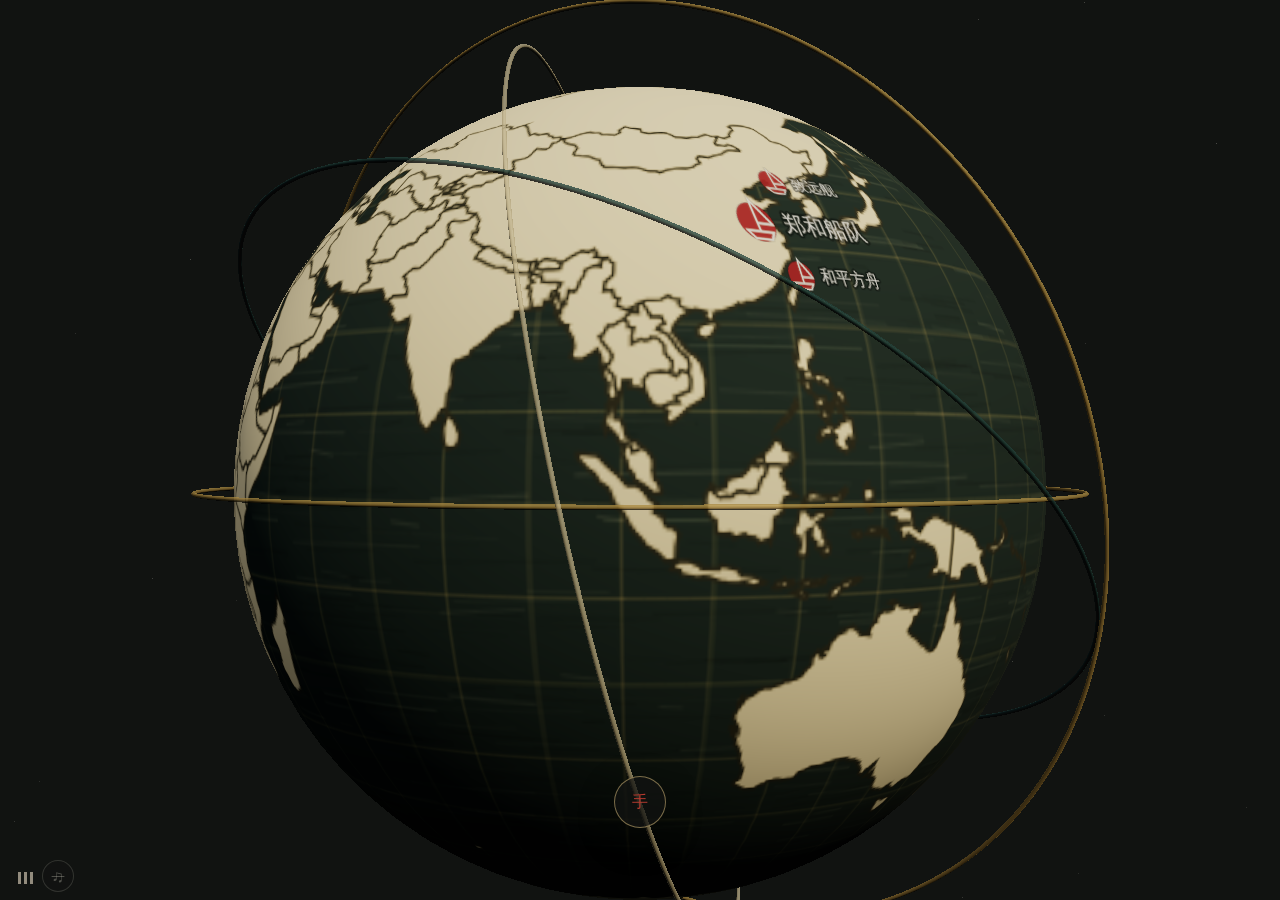
==== index.html @ 85b7604f "Revert "Preload ship asset after first paint" This reverts commit 750be72f373841885bc0b937994cd24e7d" ====
<!doctype html>
<html lang="zh-CN">
  <head>
    <meta charset="UTF-8" />
    <meta name="viewport" content="width=device-width, initial-scale=1.0" />
    <meta name="theme-color" content="#141514" />
    <meta name="description" content="《向海而和》郑和船队沉浸式手势交互原型" />
    <link rel="icon" href="data:," />
    <title>向海而和</title>
    <script type="module" crossorigin src="./assets/main-DCwwv-9j.js"></script>
    <link rel="modulepreload" crossorigin href="./assets/three.module-_76C70VE.js">
    <link rel="stylesheet" crossorigin href="./assets/main-Dy-4aqxZ.css">
  </head>
  <body>
    <main id="app" aria-label="向海而和沉浸式交互体验">
      <canvas id="voyage-map" aria-hidden="true"></canvas>
      <div id="scene" aria-hidden="true"></div>
      <video id="hand-video" playsinline muted></video>
      <audio id="background-music" preload="auto" loop>
        <source src="./audio/shanhe-anlan-su-chang.mp3" type="audio/mpeg" />
      </audio>
      <canvas id="ink-layer" aria-hidden="true"></canvas>

      <section id="route-map" class="route-map" aria-label="郑和船队航线" hidden>
        <canvas id="route-canvas"></canvas>
        <div id="route-place" class="route-place">刘家港</div>
      </section>

      <section id="cargo-status" class="cargo-status" aria-live="polite" hidden>
        <div class="cargo-status-heading">
          <span id="cargo-port">刘家港</span>
          <small id="cargo-event">中国物产装船</small>
        </div>
        <div id="cargo-list" class="cargo-list"></div>
      </section>

      <section id="country-stop" class="country-stop" aria-live="polite" role="dialog" hidden>
        <button id="country-stop-close" class="view-close country-stop-close" type="button" aria-label="关闭国家介绍并继续航行" title="继续航行">×</button>
        <figure class="country-visual">
          <img id="country-image" alt="" />
          <figcaption>
            <span id="country-image-title"></span>
            <small>《瀛涯胜览》行旅图景</small>
          </figcaption>
        </figure>
        <div class="country-reading">
          <header class="country-heading">
            <small>泊驻</small>
            <h1 id="country-title"></h1>
            <p id="country-subtitle"></p>
          </header>
          <div class="country-scroll">
            <section class="country-classical" aria-label="文言文">
              <span>原文</span>
              <div id="country-classical"></div>
            </section>
            <section class="country-modern" aria-label="现代文翻译">
              <span>今译</span>
              <div id="country-modern"></div>
            </section>
          </div>
        </div>
      </section>

      <section id="detail-panel" class="detail-panel" aria-live="polite" hidden>
        <button id="detail-close" class="view-close detail-close" type="button" aria-label="关闭货物介绍" title="关闭货物介绍">×</button>
        <div id="detail-model-host" class="detail-model-host" hidden>
          <div id="detail-model-status" class="detail-model-status" role="status">
            <i aria-hidden="true"></i>
            <span id="detail-model-status-text">正在载入写实三维模型</span>
          </div>
        </div>
        <div class="detail-copy">
          <div id="detail-kicker" class="detail-kicker"></div>
          <h1 id="detail-title"></h1>
          <p id="detail-body"></p>
        </div>
      </section>

      <button id="ship-view-close" class="view-close ship-view-close" type="button" aria-label="收起船体并继续航行" title="继续航行" hidden>×</button>

      <div id="place-seal" class="place-seal" hidden>
        <span id="place-cn"></span>
        <small id="place-sub"></small>
      </div>

      <div id="cargo-cursors" class="cargo-cursors" aria-hidden="true" hidden></div>
      <div id="gesture-cursor" class="gesture-cursor" aria-hidden="true"><span></span></div>

      <div id="presence" class="presence" aria-live="polite">
        <div class="presence-mark" aria-hidden="true"><i></i><i></i><i></i></div>
        <span id="presence-label">寻找你的手</span>
      </div>

      <button id="music-toggle" class="music-toggle" type="button" aria-label="关闭背景音乐" title="关闭背景音乐">
        <span aria-hidden="true">♫</span>
      </button>

      <button id="start-experience" class="start-experience" type="button" aria-label="启用摄像头并进入体验">
        <span class="hand-glyph" aria-hidden="true">手</span>
      </button>

      <div id="debug-hint" class="debug-hint" hidden>点击小船暂停 · 拖动旋转 · 点击货物查看 · Esc 返回</div>
    </main>
  </body>
</html>
---- assets/main-Dy-4aqxZ.css ----
:root{font-family:"Noto Serif SC","Source Han Serif SC",Songti SC,serif;color:#e5e0d2;background:#111311;font-synthesis:none;text-rendering:optimizeLegibility}*{box-sizing:border-box}html,body,#app{width:100%;height:100%;margin:0;overflow:hidden;background:#111311}button,input{font:inherit}button:focus-visible{outline:2px solid #b33a2f;outline-offset:4px}#app{position:relative;isolation:isolate}#scene,#scene canvas,#voyage-map,#ink-layer{position:absolute;inset:0;width:100%;height:100%;display:block}#voyage-map{z-index:0;opacity:0;background:#d6d0aa;pointer-events:none;transition:opacity .62s ease}#voyage-map.is-visible{opacity:1}#scene{z-index:1}#scene canvas{touch-action:none}#scene canvas.is-inspecting{cursor:grab}#scene canvas.is-dragging{cursor:grabbing}#ink-layer{z-index:5;pointer-events:none}#hand-video{position:absolute;width:1px;height:1px;opacity:0;pointer-events:none}.route-map{position:absolute;z-index:7;right:clamp(14px,3vw,44px);top:clamp(14px,3vw,38px);width:min(24vw,340px);aspect-ratio:1.7;border:1px solid rgba(236,230,197,.66);background:#657872;box-shadow:0 8px 24px #30332a2e;overflow:hidden;transition:opacity .42s ease,transform .42s ease}.route-map[hidden]{display:none}.route-map.is-muted{opacity:0;transform:translateY(-14px)}#route-canvas{width:100%;height:100%;display:block}.route-place{position:absolute;left:13px;bottom:9px;color:#e5e0d2;font-size:13px;letter-spacing:0;text-shadow:0 1px 5px rgba(24,29,26,.9)}.cargo-status{position:absolute;z-index:7;left:clamp(18px,3vw,44px);top:clamp(76px,9vh,108px);width:min(330px,calc(100vw - 36px));padding:2px 0 4px 14px;color:#4a5147;border-left:2px solid #a6392f;pointer-events:auto;transition:opacity .3s ease,transform .3s ease}.cargo-status[hidden]{display:none}.cargo-status.is-muted{opacity:0;transform:translate(-12px);pointer-events:none}.cargo-status-heading{display:flex;align-items:baseline;gap:10px;margin-bottom:9px}.cargo-status-heading span{color:#3c433d;font-size:20px;font-weight:600}.cargo-status-heading small{color:#8d413d;font-family:Noto Sans SC,Microsoft YaHei,sans-serif;font-size:11px}.cargo-list{display:grid;gap:10px;max-width:310px}.cargo-group>small{display:block;margin-bottom:4px;color:#8d413d;font-family:Noto Sans SC,Microsoft YaHei,sans-serif;font-size:10px}.cargo-group-live{padding-top:8px;border-top:1px solid rgba(141,65,61,.26)}.cargo-group-live>small{color:#9a372f}.cargo-items{display:flex;flex-wrap:wrap;gap:3px 10px}.cargo-item{min-height:24px;padding:2px 0;color:#555c50;border:0;border-bottom:1px solid transparent;border-radius:0;background:transparent;font-family:Noto Sans SC,Microsoft YaHei,sans-serif;font-size:12px;line-height:1.35;letter-spacing:0;cursor:pointer}.cargo-item:hover,.cargo-item:focus-visible{color:#8d413d;border-bottom-color:currentColor;outline:none}.cargo-item:disabled{color:#777b73;cursor:default;opacity:.72}.cargo-status.is-changing .cargo-item{animation:cargo-arrive .42s ease both}.cargo-status.is-changing .cargo-item:nth-child(2n){animation-delay:35ms}.cargo-status.is-changing .cargo-item:nth-child(3n){animation-delay:70ms}.country-stop{position:absolute;z-index:8;inset:0;width:100%;height:100%;color:#f5f1e8;background:#1b1915;overflow:hidden;pointer-events:auto;animation:country-arrive .48s ease both}.country-stop[hidden]{display:none}.country-visual{position:absolute;z-index:0;inset:0;margin:0}.country-visual img{display:block;width:100%;height:100%;object-fit:cover;object-position:center;background:#8f7d58}.country-visual figcaption{display:none}.country-reading{position:absolute;z-index:2;right:0;top:0;bottom:0;display:grid;grid-template-rows:auto minmax(0,1fr);width:clamp(440px,32vw,620px);min-height:0;padding:clamp(66px,9vh,96px) clamp(46px,4vw,72px) 42px 58px;background:linear-gradient(90deg,#1f1c17a8,#1f1c17f0 16%,#1f1c17f7);box-shadow:-24px 0 48px #13110e29}.country-heading{padding-bottom:20px;border-bottom:1px solid rgba(238,224,192,.28)}.country-heading>small{color:#d9b86e;font-family:Noto Sans SC,Microsoft YaHei,sans-serif;font-size:12px}.country-heading h1{margin:5px 0 8px;color:#fffdf7;font-size:44px;font-weight:500;line-height:1.15;text-shadow:0 2px 16px rgba(0,0,0,.34)}.country-heading p{margin:0;color:#d8cdb8;font-family:Noto Sans SC,Microsoft YaHei,sans-serif;font-size:14px}.country-scroll{min-height:0;padding:18px 9px 4px 0;overflow-y:auto;scrollbar-color:rgba(222,199,150,.55) transparent;scrollbar-width:thin}.country-classical>span,.country-modern>span{display:block;margin-bottom:7px;font-family:Noto Sans SC,Microsoft YaHei,sans-serif;font-size:11px}.country-classical>span{color:#d9b86e}.country-classical p{margin:0 0 11px;color:#fffdf7;font-family:Songti SC,STSong,serif;font-size:15px;line-height:1.9;text-align:justify}.country-modern{margin-top:16px;padding:14px 16px 4px;border-left:3px solid #9fbfd1;background:#596f7c47}.country-modern>span{color:#b8d4e1}.country-modern p{margin:0 0 10px;color:#f1f5f4;font-family:Noto Sans SC,Microsoft YaHei,sans-serif;font-size:13px;line-height:1.82;text-align:justify}#app[data-interaction-state=country-stop] .route-map{z-index:10;left:clamp(18px,2.4vw,38px);right:auto;top:clamp(18px,2.4vw,34px);width:min(19vw,300px);border-color:#efe0bbb8;box-shadow:0 12px 30px #18161252}#app[data-interaction-state=country-stop] .cargo-status{z-index:10;left:clamp(18px,2.4vw,38px);top:clamp(210px,27vh,260px);width:min(330px,28vw);padding:13px 16px 14px;color:#fffdf7;border-left-color:#d9b86e;background:#1d1b17b8;box-shadow:0 10px 28px #14120f38}#app[data-interaction-state=country-stop] .cargo-status-heading span,#app[data-interaction-state=country-stop] .cargo-item{color:#fffdf7}#app[data-interaction-state=country-stop] .cargo-status-heading small{color:#d9b86e}#app[data-interaction-state=country-stop] .place-seal{display:none}.detail-panel{position:absolute;z-index:8;inset:0;display:grid;grid-template-columns:minmax(520px,1.45fr) minmax(300px,520px);align-items:center;justify-content:center;gap:clamp(28px,6vw,96px);padding:clamp(28px,6vw,86px);background:#101210a3;pointer-events:none;opacity:1;transition:opacity .36s ease}.detail-panel[hidden]{display:none}.detail-panel.has-model-local{background:#10121047}.detail-panel.has-model-local .detail-copy{padding:26px 28px;background:#101210b8}.detail-model-host{position:relative;grid-column:1;align-self:center;width:100%;min-height:0;max-height:min(72vh,700px);aspect-ratio:4 / 3;overflow:hidden;pointer-events:none}.detail-model-host[hidden]{display:none}.detail-model-status{position:absolute;inset:0;display:grid;place-content:center;justify-items:center;gap:12px;color:#f2ecdec2;font-family:Noto Sans SC,Microsoft YaHei,sans-serif;font-size:12px}.detail-model-status[hidden]{display:none}.detail-model-status i{width:30px;height:30px;border:2px solid rgba(242,236,222,.22);border-top-color:#bea76f;border-radius:50%;animation:model-loading .9s linear infinite}.detail-model-host[data-model-state=error] .detail-model-status i{border-color:#a6392f;animation:none}.view-close{position:absolute;z-index:11;display:grid;place-items:center;width:42px;height:42px;padding:0 0 3px;color:#f0eadb;border:1px solid rgba(240,234,219,.62);border-radius:50%;background:#232621b8;font-family:Noto Sans SC,Microsoft YaHei,sans-serif;font-size:28px;line-height:1;cursor:pointer;box-shadow:0 6px 20px #1d1f1b33}.view-close:hover{background:#a6392fe0}.view-close[hidden]{display:none}.ship-view-close{left:clamp(16px,3vw,44px);top:clamp(16px,3vw,38px)}.detail-close{right:clamp(18px,4vw,58px);top:clamp(18px,4vw,52px);pointer-events:auto}.country-stop-close{right:12px;top:12px;width:36px;height:36px;color:#f0eadb;border-color:#46423357;background:#353730d1;font-size:24px}.detail-copy{grid-column:2;max-width:560px;max-height:min(76vh,720px);padding-left:24px;padding-right:10px;border-left:2px solid #a6392f;overflow-y:auto;overscroll-behavior:contain;pointer-events:auto;scrollbar-color:rgba(190,167,111,.62) rgba(229,224,210,.08);scrollbar-width:thin}.detail-kicker{color:#bea76f;font-size:13px;margin-bottom:12px}.detail-copy h1{margin:0 0 18px;color:#f0eadb;font-size:48px;font-weight:500;letter-spacing:0}.detail-copy p{margin:0;color:#d7d1c4;font-family:Noto Sans SC,Microsoft YaHei,sans-serif;font-size:16px;line-height:1.8;white-space:pre-line}.place-seal{position:absolute;z-index:7;right:clamp(16px,4vw,62px);bottom:clamp(22px,5vw,68px);display:flex;flex-direction:column;align-items:flex-end;color:#e6dfd0;pointer-events:none;text-shadow:0 2px 16px #000}.place-seal[hidden]{display:none}.place-seal>span{font-size:64px;font-weight:500;letter-spacing:0}.place-seal small{margin-top:5px;color:#bda971;font-size:13px}.cargo-cursors{position:absolute;z-index:8;inset:0;overflow:hidden;pointer-events:none}.cargo-cursors[hidden]{display:none}.cargo-cursor{position:absolute;width:8px;height:8px;transform:translate(-50%,-50%);border:1px solid rgba(239,232,211,.42);border-radius:50%;background:#bea76f47;box-shadow:0 0 7px #efe1bb38;opacity:.58;transition:width .14s ease,height .14s ease,opacity .14s ease,border-color .14s ease,background-color .14s ease,box-shadow .14s ease}.cargo-cursor-label{position:absolute;left:50%;top:calc(100% + 7px);min-width:52px;max-width:100px;padding:3px 6px;color:#efe8d3e0;background:#1b1e1abd;border-left:1px solid rgba(181,58,47,.86);font-family:Noto Sans SC,Microsoft YaHei,sans-serif;font-size:11px;line-height:1.25;text-align:center;white-space:normal;transform:translate(-50%);opacity:0;transition:opacity .14s ease}.cargo-cursor.is-active{width:12px;height:12px;border-color:#fff8dfd1;background:#d8bd779e;box-shadow:0 0 0 3px #a6392f24,0 0 12px #d8bd7757;opacity:1}.cargo-cursor.is-active .cargo-cursor-label{color:#fff8df;background:#1e1f1ae6;opacity:1}.gesture-cursor{--dwell: 0deg;position:absolute;z-index:12;left:50%;top:50%;width:42px;height:42px;transform:translate(-50%,-50%);border:1px solid rgba(234,225,206,.66);border-radius:50%;opacity:0;pointer-events:none;transition:opacity .18s ease}.gesture-cursor:before{content:"";position:absolute;inset:-5px;border-radius:50%;background:conic-gradient(#a6392f var(--dwell),transparent 0);-webkit-mask:radial-gradient(transparent 62%,#000 64%);mask:radial-gradient(transparent 62%,#000 64%)}.gesture-cursor span{position:absolute;left:50%;top:50%;width:4px;height:4px;border-radius:50%;background:#bea76f;transform:translate(-50%,-50%)}.gesture-cursor.is-visible{opacity:1}.gesture-cursor.has-target{border-color:#d8bd77;box-shadow:0 0 0 5px #a6392f33}.gesture-cursor.is-pinching{width:32px;height:32px;border-color:#b33a2f}@media(max-width:700px){.cargo-cursor-label{opacity:0}.cargo-cursor.is-active .cargo-cursor-label{opacity:1}}.presence{position:absolute;z-index:10;left:18px;bottom:16px;display:flex;align-items:center;gap:9px;color:#e5e0d29e;font-family:Noto Sans SC,Microsoft YaHei,sans-serif;font-size:11px;pointer-events:none}.presence-mark{display:flex;gap:3px}.presence>span{position:absolute;width:1px;height:1px;overflow:hidden;clip:rect(0 0 0 0);white-space:nowrap}.presence-mark i{width:3px;height:12px;background:#928b7d;transform-origin:bottom;animation:listen 1.5s ease-in-out infinite}.presence-mark i:nth-child(2){animation-delay:.15s}.presence-mark i:nth-child(3){animation-delay:.3s}.presence.is-active .presence-mark i{background:#b33a2f}.music-toggle{position:absolute;z-index:21;left:42px;bottom:8px;display:grid;place-items:center;width:32px;height:32px;padding:0;color:#d8bd77;border:1px solid rgba(190,167,111,.42);border-radius:50%;background:#1214128f;cursor:pointer;transition:color .16s ease,border-color .16s ease,opacity .16s ease,background-color .16s ease}.music-toggle:hover{color:#f0eadb;border-color:#d8bd77d1;background:#232621c7}.music-toggle span{font-family:Georgia,serif;font-size:17px;line-height:1}.music-toggle.is-muted{color:#e5e0d26b;border-color:#e5e0d238;opacity:.72}.music-toggle.is-muted span{text-decoration:line-through}.start-experience{position:absolute;z-index:20;left:50%;bottom:8vh;transform:translate(-50%);display:grid;place-items:center;width:52px;height:52px;padding:0;color:#e8e1d2;border:1px solid rgba(190,167,111,.62);border-radius:50%;background:#121412b8;cursor:pointer;box-shadow:0 12px 40px #00000038}.start-experience:hover{border-color:#bea76f}.start-experience[hidden]{display:none}.hand-glyph{display:grid;place-items:center;width:28px;height:28px;color:#b33a2f}.debug-hint{position:absolute;z-index:9;left:50%;bottom:18px;transform:translate(-50%);color:#e8e1d2ad;font-family:Noto Sans SC,Microsoft YaHei,sans-serif;font-size:11px;pointer-events:none}@keyframes listen{0%,to{transform:scaleY(.45);opacity:.45}50%{transform:scaleY(1);opacity:1}}@keyframes cargo-arrive{0%{opacity:0;transform:translateY(4px)}to{opacity:1;transform:translateY(0)}}@keyframes country-arrive{0%{opacity:0;transform:scale(1.015)}to{opacity:1;transform:scale(1)}}@media(max-width:900px),(max-height:720px){.country-modern{display:none}.country-reading{width:clamp(380px,42vw,520px);padding:48px 42px 28px 46px}.country-heading h1{font-size:38px}.country-classical p{font-size:14px}}@media(max-width:700px){.route-map{width:46vw;min-width:160px}.cargo-status{top:132px;bottom:auto;width:min(180px,calc(50vw - 18px))}.cargo-status-heading span{font-size:17px}.cargo-status-heading{display:block;margin-bottom:7px}.cargo-status-heading small{display:block;margin-top:2px}.cargo-list{gap:3px 8px}.cargo-item{font-size:11px}.country-stop{inset:0;width:100%;height:100%}.country-visual img{width:100%;height:100%;object-position:center}.country-reading{inset:auto 0 0;width:100%;height:48vh;padding:34px 22px 18px;background:linear-gradient(180deg,#1b1915ad,#1b1915f5 18%,#1b1915fa);box-shadow:0 -18px 34px #13110e24}.country-heading{padding-bottom:12px}.country-heading h1{margin-top:1px;font-size:30px}.country-heading p{font-size:12px}.country-scroll{padding-top:12px}.country-classical p{font-size:13px;line-height:1.8}.country-stop-close{right:14px;top:14px}#app[data-interaction-state=country-stop] .route-map{left:14px;right:auto;top:14px;width:46vw}#app[data-interaction-state=country-stop] .cargo-status{left:14px;top:128px;width:min(180px,calc(50vw - 18px));padding:10px 12px}.detail-panel{grid-template-columns:1fr;align-items:end;padding:24px 18px 42px;background:#10121080}.detail-panel.has-model-local{grid-template-rows:minmax(46vh,1fr) auto;align-items:stretch;gap:12px;padding:18px 14px 24px}.detail-panel.has-model-local .detail-copy{max-height:36vh;padding:16px 18px}.detail-model-host{grid-column:1;min-height:0;max-height:none;aspect-ratio:4 / 3}.detail-copy{grid-column:1;max-width:none;max-height:42vh;padding:14px 0 0;border-left:0;border-top:2px solid #a6392f}.detail-copy h1{font-size:30px;margin-bottom:10px}.place-seal>span{font-size:38px}.detail-copy p{font-size:14px;line-height:1.65}.place-seal{bottom:54px}.start-experience{bottom:9vh}.music-toggle{left:41px;bottom:7px}.view-close{width:38px;height:38px;font-size:25px}}@media(prefers-reduced-motion:reduce){.presence-mark i{animation:none}.route-map,.detail-panel{transition:none}.country-stop,.detail-model-status i{animation:none}}@keyframes model-loading{to{transform:rotate(360deg)}}
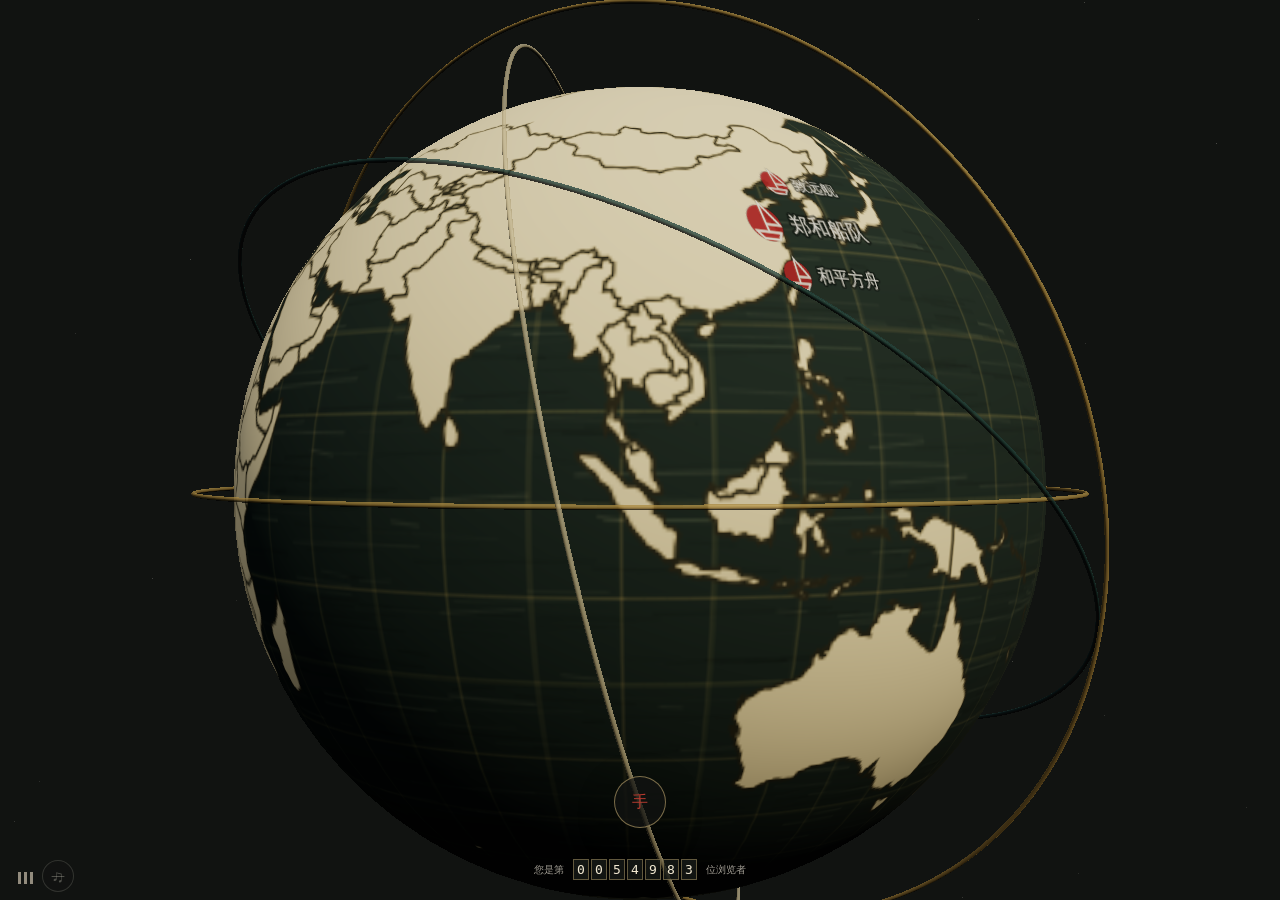
==== commit fb4dd9df: "Publish visitor counter update" ====
--- a/index.html
+++ b/index.html
@@ -7,9 +7,9 @@
     <meta name="description" content="《向海而和》郑和船队沉浸式手势交互原型" />
     <link rel="icon" href="data:," />
     <title>向海而和</title>
-    <script type="module" crossorigin src="./assets/main-DCwwv-9j.js"></script>
+    <script type="module" crossorigin src="./assets/main-CNZHni4h.js"></script>
     <link rel="modulepreload" crossorigin href="./assets/three.module-_76C70VE.js">
-    <link rel="stylesheet" crossorigin href="./assets/main-Dy-4aqxZ.css">
+    <link rel="stylesheet" crossorigin href="./assets/main-BWU8PTNh.css">
   </head>
   <body>
     <main id="app" aria-label="向海而和沉浸式交互体验">
@@ -100,6 +100,12 @@
         <span class="hand-glyph" aria-hidden="true">手</span>
       </button>
 
+      <div id="visitor-counter" class="visitor-counter" aria-live="polite">
+        <span>您是第</span>
+        <strong id="visitor-count" class="visitor-count" aria-label="第 54983 位浏览者"></strong>
+        <span>位浏览者</span>
+      </div>
+
       <div id="debug-hint" class="debug-hint" hidden>点击小船暂停 · 拖动旋转 · 点击货物查看 · Esc 返回</div>
     </main>
   </body>
--- a/assets/main-BWU8PTNh.css
+++ b/assets/main-BWU8PTNh.css
@@ -0,0 +1 @@
+:root{font-family:"Noto Serif SC","Source Han Serif SC",Songti SC,serif;color:#e5e0d2;background:#111311;font-synthesis:none;text-rendering:optimizeLegibility}*{box-sizing:border-box}html,body,#app{width:100%;height:100%;margin:0;overflow:hidden;background:#111311}button,input{font:inherit}button:focus-visible{outline:2px solid #b33a2f;outline-offset:4px}#app{position:relative;isolation:isolate}#scene,#scene canvas,#voyage-map,#ink-layer{position:absolute;inset:0;width:100%;height:100%;display:block}#voyage-map{z-index:0;opacity:0;background:#d6d0aa;pointer-events:none;transition:opacity .62s ease}#voyage-map.is-visible{opacity:1}#scene{z-index:1}#scene canvas{touch-action:none}#scene canvas.is-inspecting{cursor:grab}#scene canvas.is-dragging{cursor:grabbing}#ink-layer{z-index:5;pointer-events:none}#hand-video{position:absolute;width:1px;height:1px;opacity:0;pointer-events:none}.route-map{position:absolute;z-index:7;right:clamp(14px,3vw,44px);top:clamp(14px,3vw,38px);width:min(24vw,340px);aspect-ratio:1.7;border:1px solid rgba(236,230,197,.66);background:#657872;box-shadow:0 8px 24px #30332a2e;overflow:hidden;transition:opacity .42s ease,transform .42s ease}.route-map[hidden]{display:none}.route-map.is-muted{opacity:0;transform:translateY(-14px)}#route-canvas{width:100%;height:100%;display:block}.route-place{position:absolute;left:13px;bottom:9px;color:#e5e0d2;font-size:13px;letter-spacing:0;text-shadow:0 1px 5px rgba(24,29,26,.9)}.cargo-status{position:absolute;z-index:7;left:clamp(18px,3vw,44px);top:clamp(76px,9vh,108px);width:min(330px,calc(100vw - 36px));padding:2px 0 4px 14px;color:#4a5147;border-left:2px solid #a6392f;pointer-events:auto;transition:opacity .3s ease,transform .3s ease}.cargo-status[hidden]{display:none}.cargo-status.is-muted{opacity:0;transform:translate(-12px);pointer-events:none}.cargo-status-heading{display:flex;align-items:baseline;gap:10px;margin-bottom:9px}.cargo-status-heading span{color:#3c433d;font-size:20px;font-weight:600}.cargo-status-heading small{color:#8d413d;font-family:Noto Sans SC,Microsoft YaHei,sans-serif;font-size:11px}.cargo-list{display:grid;gap:10px;max-width:310px}.cargo-group>small{display:block;margin-bottom:4px;color:#8d413d;font-family:Noto Sans SC,Microsoft YaHei,sans-serif;font-size:10px}.cargo-group-live{padding-top:8px;border-top:1px solid rgba(141,65,61,.26)}.cargo-group-live>small{color:#9a372f}.cargo-items{display:flex;flex-wrap:wrap;gap:3px 10px}.cargo-item{min-height:24px;padding:2px 0;color:#555c50;border:0;border-bottom:1px solid transparent;border-radius:0;background:transparent;font-family:Noto Sans SC,Microsoft YaHei,sans-serif;font-size:12px;line-height:1.35;letter-spacing:0;cursor:pointer}.cargo-item:hover,.cargo-item:focus-visible{color:#8d413d;border-bottom-color:currentColor;outline:none}.cargo-item:disabled{color:#777b73;cursor:default;opacity:.72}.cargo-status.is-changing .cargo-item{animation:cargo-arrive .42s ease both}.cargo-status.is-changing .cargo-item:nth-child(2n){animation-delay:35ms}.cargo-status.is-changing .cargo-item:nth-child(3n){animation-delay:70ms}.country-stop{position:absolute;z-index:8;inset:0;width:100%;height:100%;color:#f5f1e8;background:#1b1915;overflow:hidden;pointer-events:auto;animation:country-arrive .48s ease both}.country-stop[hidden]{display:none}.country-visual{position:absolute;z-index:0;inset:0;margin:0}.country-visual img{display:block;width:100%;height:100%;object-fit:cover;object-position:center;background:#8f7d58}.country-visual figcaption{display:none}.country-reading{position:absolute;z-index:2;right:0;top:0;bottom:0;display:grid;grid-template-rows:auto minmax(0,1fr);width:clamp(440px,32vw,620px);min-height:0;padding:clamp(66px,9vh,96px) clamp(46px,4vw,72px) 42px 58px;background:linear-gradient(90deg,#1f1c17a8,#1f1c17f0 16%,#1f1c17f7);box-shadow:-24px 0 48px #13110e29}.country-heading{padding-bottom:20px;border-bottom:1px solid rgba(238,224,192,.28)}.country-heading>small{color:#d9b86e;font-family:Noto Sans SC,Microsoft YaHei,sans-serif;font-size:12px}.country-heading h1{margin:5px 0 8px;color:#fffdf7;font-size:44px;font-weight:500;line-height:1.15;text-shadow:0 2px 16px rgba(0,0,0,.34)}.country-heading p{margin:0;color:#d8cdb8;font-family:Noto Sans SC,Microsoft YaHei,sans-serif;font-size:14px}.country-scroll{min-height:0;padding:18px 9px 4px 0;overflow-y:auto;scrollbar-color:rgba(222,199,150,.55) transparent;scrollbar-width:thin}.country-classical>span,.country-modern>span{display:block;margin-bottom:7px;font-family:Noto Sans SC,Microsoft YaHei,sans-serif;font-size:11px}.country-classical>span{color:#d9b86e}.country-classical p{margin:0 0 11px;color:#fffdf7;font-family:Songti SC,STSong,serif;font-size:15px;line-height:1.9;text-align:justify}.country-modern{margin-top:16px;padding:14px 16px 4px;border-left:3px solid #9fbfd1;background:#596f7c47}.country-modern>span{color:#b8d4e1}.country-modern p{margin:0 0 10px;color:#f1f5f4;font-family:Noto Sans SC,Microsoft YaHei,sans-serif;font-size:13px;line-height:1.82;text-align:justify}#app[data-interaction-state=country-stop] .route-map{z-index:10;left:clamp(18px,2.4vw,38px);right:auto;top:clamp(18px,2.4vw,34px);width:min(19vw,300px);border-color:#efe0bbb8;box-shadow:0 12px 30px #18161252}#app[data-interaction-state=country-stop] .cargo-status{z-index:10;left:clamp(18px,2.4vw,38px);top:clamp(210px,27vh,260px);width:min(330px,28vw);padding:13px 16px 14px;color:#fffdf7;border-left-color:#d9b86e;background:#1d1b17b8;box-shadow:0 10px 28px #14120f38}#app[data-interaction-state=country-stop] .cargo-status-heading span,#app[data-interaction-state=country-stop] .cargo-item{color:#fffdf7}#app[data-interaction-state=country-stop] .cargo-status-heading small{color:#d9b86e}#app[data-interaction-state=country-stop] .place-seal{display:none}.detail-panel{position:absolute;z-index:8;inset:0;display:grid;grid-template-columns:minmax(520px,1.45fr) minmax(300px,520px);align-items:center;justify-content:center;gap:clamp(28px,6vw,96px);padding:clamp(28px,6vw,86px);background:#101210a3;pointer-events:none;opacity:1;transition:opacity .36s ease}.detail-panel[hidden]{display:none}.detail-panel.has-model-local{background:#10121047}.detail-panel.has-model-local .detail-copy{padding:26px 28px;background:#101210b8}.detail-model-host{position:relative;grid-column:1;align-self:center;width:100%;min-height:0;max-height:min(72vh,700px);aspect-ratio:4 / 3;overflow:hidden;pointer-events:none}.detail-model-host[hidden]{display:none}.detail-model-status{position:absolute;inset:0;display:grid;place-content:center;justify-items:center;gap:12px;color:#f2ecdec2;font-family:Noto Sans SC,Microsoft YaHei,sans-serif;font-size:12px}.detail-model-status[hidden]{display:none}.detail-model-status i{width:30px;height:30px;border:2px solid rgba(242,236,222,.22);border-top-color:#bea76f;border-radius:50%;animation:model-loading .9s linear infinite}.detail-model-host[data-model-state=error] .detail-model-status i{border-color:#a6392f;animation:none}.view-close{position:absolute;z-index:11;display:grid;place-items:center;width:42px;height:42px;padding:0 0 3px;color:#f0eadb;border:1px solid rgba(240,234,219,.62);border-radius:50%;background:#232621b8;font-family:Noto Sans SC,Microsoft YaHei,sans-serif;font-size:28px;line-height:1;cursor:pointer;box-shadow:0 6px 20px #1d1f1b33}.view-close:hover{background:#a6392fe0}.view-close[hidden]{display:none}.ship-view-close{left:clamp(16px,3vw,44px);top:clamp(16px,3vw,38px)}.detail-close{right:clamp(18px,4vw,58px);top:clamp(18px,4vw,52px);pointer-events:auto}.country-stop-close{right:12px;top:12px;width:36px;height:36px;color:#f0eadb;border-color:#46423357;background:#353730d1;font-size:24px}.detail-copy{grid-column:2;max-width:560px;max-height:min(76vh,720px);padding-left:24px;padding-right:10px;border-left:2px solid #a6392f;overflow-y:auto;overscroll-behavior:contain;pointer-events:auto;scrollbar-color:rgba(190,167,111,.62) rgba(229,224,210,.08);scrollbar-width:thin}.detail-kicker{color:#bea76f;font-size:13px;margin-bottom:12px}.detail-copy h1{margin:0 0 18px;color:#f0eadb;font-size:48px;font-weight:500;letter-spacing:0}.detail-copy p{margin:0;color:#d7d1c4;font-family:Noto Sans SC,Microsoft YaHei,sans-serif;font-size:16px;line-height:1.8;white-space:pre-line}.place-seal{position:absolute;z-index:7;right:clamp(16px,4vw,62px);bottom:clamp(22px,5vw,68px);display:flex;flex-direction:column;align-items:flex-end;color:#e6dfd0;pointer-events:none;text-shadow:0 2px 16px #000}.place-seal[hidden]{display:none}.place-seal>span{font-size:64px;font-weight:500;letter-spacing:0}.place-seal small{margin-top:5px;color:#bda971;font-size:13px}.cargo-cursors{position:absolute;z-index:8;inset:0;overflow:hidden;pointer-events:none}.cargo-cursors[hidden]{display:none}.cargo-cursor{position:absolute;width:8px;height:8px;transform:translate(-50%,-50%);border:1px solid rgba(239,232,211,.42);border-radius:50%;background:#bea76f47;box-shadow:0 0 7px #efe1bb38;opacity:.58;transition:width .14s ease,height .14s ease,opacity .14s ease,border-color .14s ease,background-color .14s ease,box-shadow .14s ease}.cargo-cursor-label{position:absolute;left:50%;top:calc(100% + 7px);min-width:52px;max-width:100px;padding:3px 6px;color:#efe8d3e0;background:#1b1e1abd;border-left:1px solid rgba(181,58,47,.86);font-family:Noto Sans SC,Microsoft YaHei,sans-serif;font-size:11px;line-height:1.25;text-align:center;white-space:normal;transform:translate(-50%);opacity:0;transition:opacity .14s ease}.cargo-cursor.is-active{width:12px;height:12px;border-color:#fff8dfd1;background:#d8bd779e;box-shadow:0 0 0 3px #a6392f24,0 0 12px #d8bd7757;opacity:1}.cargo-cursor.is-active .cargo-cursor-label{color:#fff8df;background:#1e1f1ae6;opacity:1}.gesture-cursor{--dwell: 0deg;position:absolute;z-index:12;left:50%;top:50%;width:42px;height:42px;transform:translate(-50%,-50%);border:1px solid rgba(234,225,206,.66);border-radius:50%;opacity:0;pointer-events:none;transition:opacity .18s ease}.gesture-cursor:before{content:"";position:absolute;inset:-5px;border-radius:50%;background:conic-gradient(#a6392f var(--dwell),transparent 0);-webkit-mask:radial-gradient(transparent 62%,#000 64%);mask:radial-gradient(transparent 62%,#000 64%)}.gesture-cursor span{position:absolute;left:50%;top:50%;width:4px;height:4px;border-radius:50%;background:#bea76f;transform:translate(-50%,-50%)}.gesture-cursor.is-visible{opacity:1}.gesture-cursor.has-target{border-color:#d8bd77;box-shadow:0 0 0 5px #a6392f33}.gesture-cursor.is-pinching{width:32px;height:32px;border-color:#b33a2f}@media(max-width:700px){.cargo-cursor-label{opacity:0}.cargo-cursor.is-active .cargo-cursor-label{opacity:1}}.presence{position:absolute;z-index:10;left:18px;bottom:16px;display:flex;align-items:center;gap:9px;color:#e5e0d29e;font-family:Noto Sans SC,Microsoft YaHei,sans-serif;font-size:11px;pointer-events:none}.presence-mark{display:flex;gap:3px}.presence>span{position:absolute;width:1px;height:1px;overflow:hidden;clip:rect(0 0 0 0);white-space:nowrap}.presence-mark i{width:3px;height:12px;background:#928b7d;transform-origin:bottom;animation:listen 1.5s ease-in-out infinite}.presence-mark i:nth-child(2){animation-delay:.15s}.presence-mark i:nth-child(3){animation-delay:.3s}.presence.is-active .presence-mark i{background:#b33a2f}.music-toggle{position:absolute;z-index:21;left:42px;bottom:8px;display:grid;place-items:center;width:32px;height:32px;padding:0;color:#d8bd77;border:1px solid rgba(190,167,111,.42);border-radius:50%;background:#1214128f;cursor:pointer;transition:color .16s ease,border-color .16s ease,opacity .16s ease,background-color .16s ease}.music-toggle:hover{color:#f0eadb;border-color:#d8bd77d1;background:#232621c7}.music-toggle span{font-family:Georgia,serif;font-size:17px;line-height:1}.music-toggle.is-muted{color:#e5e0d26b;border-color:#e5e0d238;opacity:.72}.music-toggle.is-muted span{text-decoration:line-through}.start-experience{position:absolute;z-index:20;left:50%;bottom:8vh;transform:translate(-50%);display:grid;place-items:center;width:52px;height:52px;padding:0;color:#e8e1d2;border:1px solid rgba(190,167,111,.62);border-radius:50%;background:#121412b8;cursor:pointer;box-shadow:0 12px 40px #00000038}.start-experience:hover{border-color:#bea76f}.start-experience[hidden]{display:none}.hand-glyph{display:grid;place-items:center;width:28px;height:28px;color:#b33a2f}.visitor-counter{position:absolute;z-index:12;left:50%;bottom:20px;display:flex;align-items:center;justify-content:center;gap:9px;color:#e5e0d2b3;font-family:Noto Sans SC,Microsoft YaHei,sans-serif;font-size:10px;white-space:nowrap;pointer-events:none;opacity:0;transform:translate(-50%,8px);transition:opacity .28s ease,transform .28s ease}#app[data-interaction-state=globe] .visitor-counter{opacity:1;transform:translate(-50%)}.visitor-count{display:flex;align-items:center;gap:2px;color:#f0eadb;font-style:normal;font-weight:500}.visitor-count i{display:grid;place-items:center;box-sizing:border-box;flex:0 0 16px;width:16px;height:21px;color:#f2e9d2;border:1px solid rgba(190,167,111,.46);background:#1c1f1bc7;box-shadow:inset 0 -8px 12px #0000002e;font-family:Consolas,Lucida Console,monospace;font-size:13px;font-style:normal;font-variant-numeric:lining-nums tabular-nums;font-feature-settings:"lnum" 1,"tnum" 1;line-height:1}.debug-hint{position:absolute;z-index:9;left:50%;bottom:18px;transform:translate(-50%);color:#e8e1d2ad;font-family:Noto Sans SC,Microsoft YaHei,sans-serif;font-size:11px;pointer-events:none}@keyframes listen{0%,to{transform:scaleY(.45);opacity:.45}50%{transform:scaleY(1);opacity:1}}@keyframes cargo-arrive{0%{opacity:0;transform:translateY(4px)}to{opacity:1;transform:translateY(0)}}@keyframes country-arrive{0%{opacity:0;transform:scale(1.015)}to{opacity:1;transform:scale(1)}}@media(max-width:900px),(max-height:720px){.country-modern{display:none}.country-reading{width:clamp(380px,42vw,520px);padding:48px 42px 28px 46px}.country-heading h1{font-size:38px}.country-classical p{font-size:14px}}@media(max-width:700px){.route-map{width:46vw;min-width:160px}.cargo-status{top:132px;bottom:auto;width:min(180px,calc(50vw - 18px))}.cargo-status-heading span{font-size:17px}.cargo-status-heading{display:block;margin-bottom:7px}.cargo-status-heading small{display:block;margin-top:2px}.cargo-list{gap:3px 8px}.cargo-item{font-size:11px}.country-stop{inset:0;width:100%;height:100%}.country-visual img{width:100%;height:100%;object-position:center}.country-reading{inset:auto 0 0;width:100%;height:48vh;padding:34px 22px 18px;background:linear-gradient(180deg,#1b1915ad,#1b1915f5 18%,#1b1915fa);box-shadow:0 -18px 34px #13110e24}.country-heading{padding-bottom:12px}.country-heading h1{margin-top:1px;font-size:30px}.country-heading p{font-size:12px}.country-scroll{padding-top:12px}.country-classical p{font-size:13px;line-height:1.8}.country-stop-close{right:14px;top:14px}#app[data-interaction-state=country-stop] .route-map{left:14px;right:auto;top:14px;width:46vw}#app[data-interaction-state=country-stop] .cargo-status{left:14px;top:128px;width:min(180px,calc(50vw - 18px));padding:10px 12px}.detail-panel{grid-template-columns:1fr;align-items:end;padding:24px 18px 42px;background:#10121080}.detail-panel.has-model-local{grid-template-rows:minmax(46vh,1fr) auto;align-items:stretch;gap:12px;padding:18px 14px 24px}.detail-panel.has-model-local .detail-copy{max-height:36vh;padding:16px 18px}.detail-model-host{grid-column:1;min-height:0;max-height:none;aspect-ratio:4 / 3}.detail-copy{grid-column:1;max-width:none;max-height:42vh;padding:14px 0 0;border-left:0;border-top:2px solid #a6392f}.detail-copy h1{font-size:30px;margin-bottom:10px}.place-seal>span{font-size:38px}.detail-copy p{font-size:14px;line-height:1.65}.place-seal{bottom:54px}.start-experience{bottom:9vh}.music-toggle{left:41px;bottom:7px}.visitor-counter{bottom:12px;gap:5px;font-size:9px}.visitor-count{gap:1px}.visitor-count i{flex-basis:14px;width:14px;height:19px;font-size:12px}.view-close{width:38px;height:38px;font-size:25px}}@media(prefers-reduced-motion:reduce){.presence-mark i{animation:none}.route-map,.detail-panel{transition:none}.country-stop,.detail-model-status i{animation:none}}@keyframes model-loading{to{transform:rotate(360deg)}}
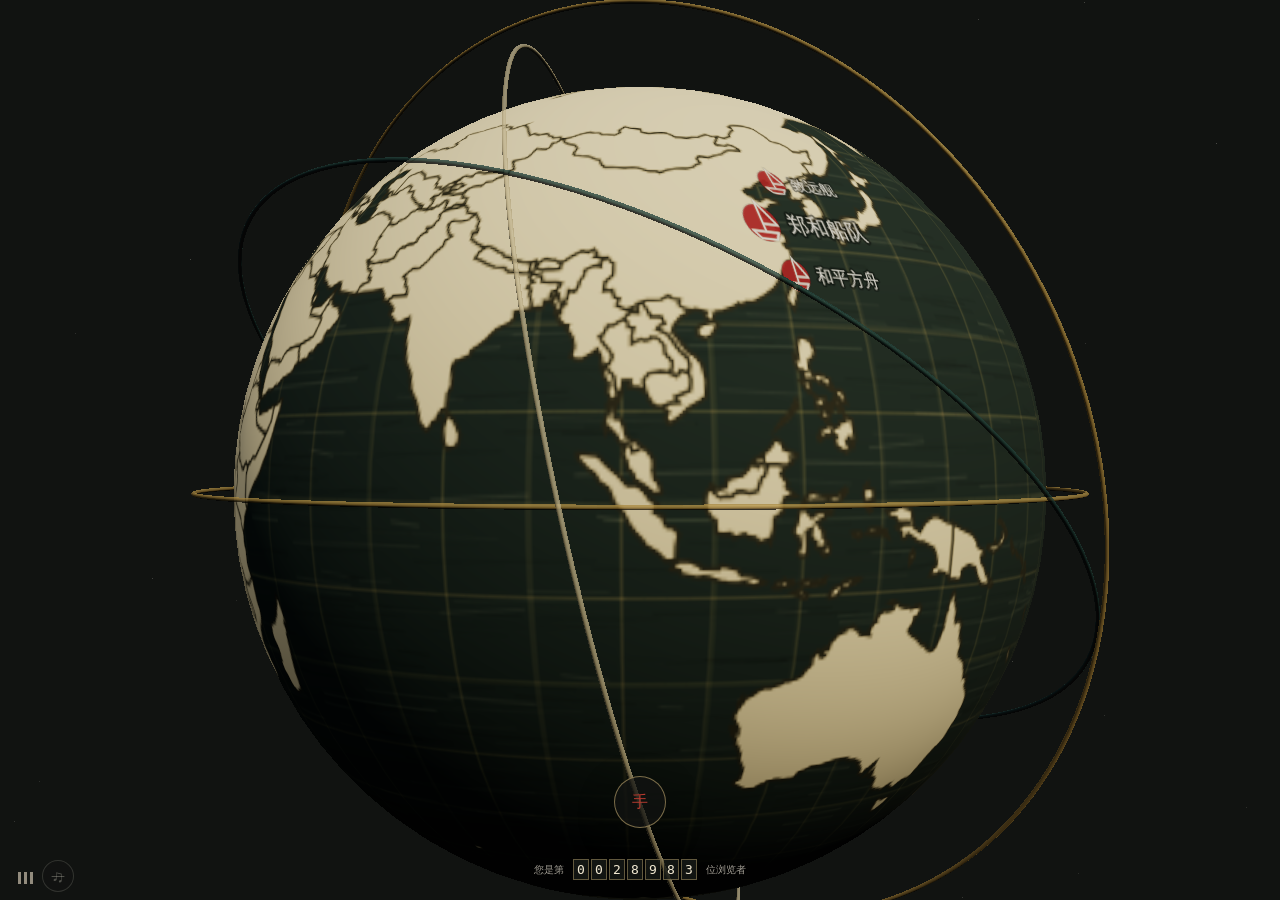
==== commit 73ae9851: "Reset visitor counter to 28983" ====
--- a/index.html
+++ b/index.html
@@ -7,7 +7,7 @@
     <meta name="description" content="《向海而和》郑和船队沉浸式手势交互原型" />
     <link rel="icon" href="data:," />
     <title>向海而和</title>
-    <script type="module" crossorigin src="./assets/main-CNZHni4h.js"></script>
+    <script type="module" crossorigin src="./assets/main-Clo5Ynhd.js"></script>
     <link rel="modulepreload" crossorigin href="./assets/three.module-_76C70VE.js">
     <link rel="stylesheet" crossorigin href="./assets/main-BWU8PTNh.css">
   </head>
@@ -102,7 +102,7 @@
 
       <div id="visitor-counter" class="visitor-counter" aria-live="polite">
         <span>您是第</span>
-        <strong id="visitor-count" class="visitor-count" aria-label="第 54983 位浏览者"></strong>
+        <strong id="visitor-count" class="visitor-count" aria-label="第 28983 位浏览者"></strong>
         <span>位浏览者</span>
       </div>
 
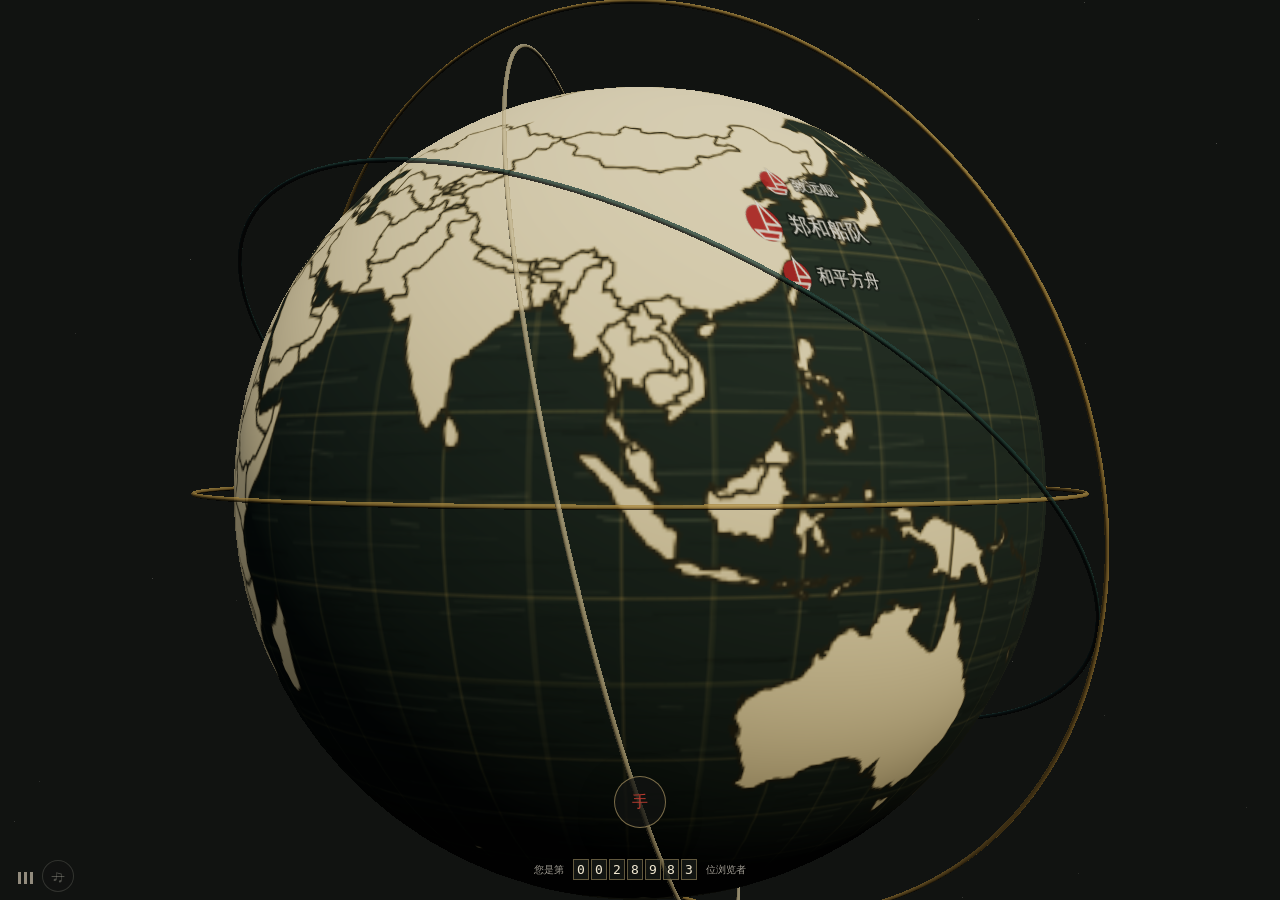
==== commit 76a8979b: "Serve immersive assets from Shanghai OSS" ====
--- a/index.html
+++ b/index.html
@@ -7,8 +7,8 @@
     <meta name="description" content="《向海而和》郑和船队沉浸式手势交互原型" />
     <link rel="icon" href="data:," />
     <title>向海而和</title>
-    <script type="module" crossorigin src="./assets/main-Clo5Ynhd.js"></script>
-    <link rel="modulepreload" crossorigin href="./assets/three.module-_76C70VE.js">
+    <script type="module" crossorigin src="./assets/main-Dh0YvOnp.js"></script>
+    <link rel="modulepreload" crossorigin href="./assets/asset-url-Cq3bE7O6.js">
     <link rel="stylesheet" crossorigin href="./assets/main-BWU8PTNh.css">
   </head>
   <body>
@@ -16,8 +16,8 @@
       <canvas id="voyage-map" aria-hidden="true"></canvas>
       <div id="scene" aria-hidden="true"></div>
       <video id="hand-video" playsinline muted></video>
-      <audio id="background-music" preload="auto" loop>
-        <source src="./audio/shanhe-anlan-su-chang.mp3" type="audio/mpeg" />
+      <audio id="background-music" preload="none" loop>
+        <source type="audio/mpeg" />
       </audio>
       <canvas id="ink-layer" aria-hidden="true"></canvas>
 
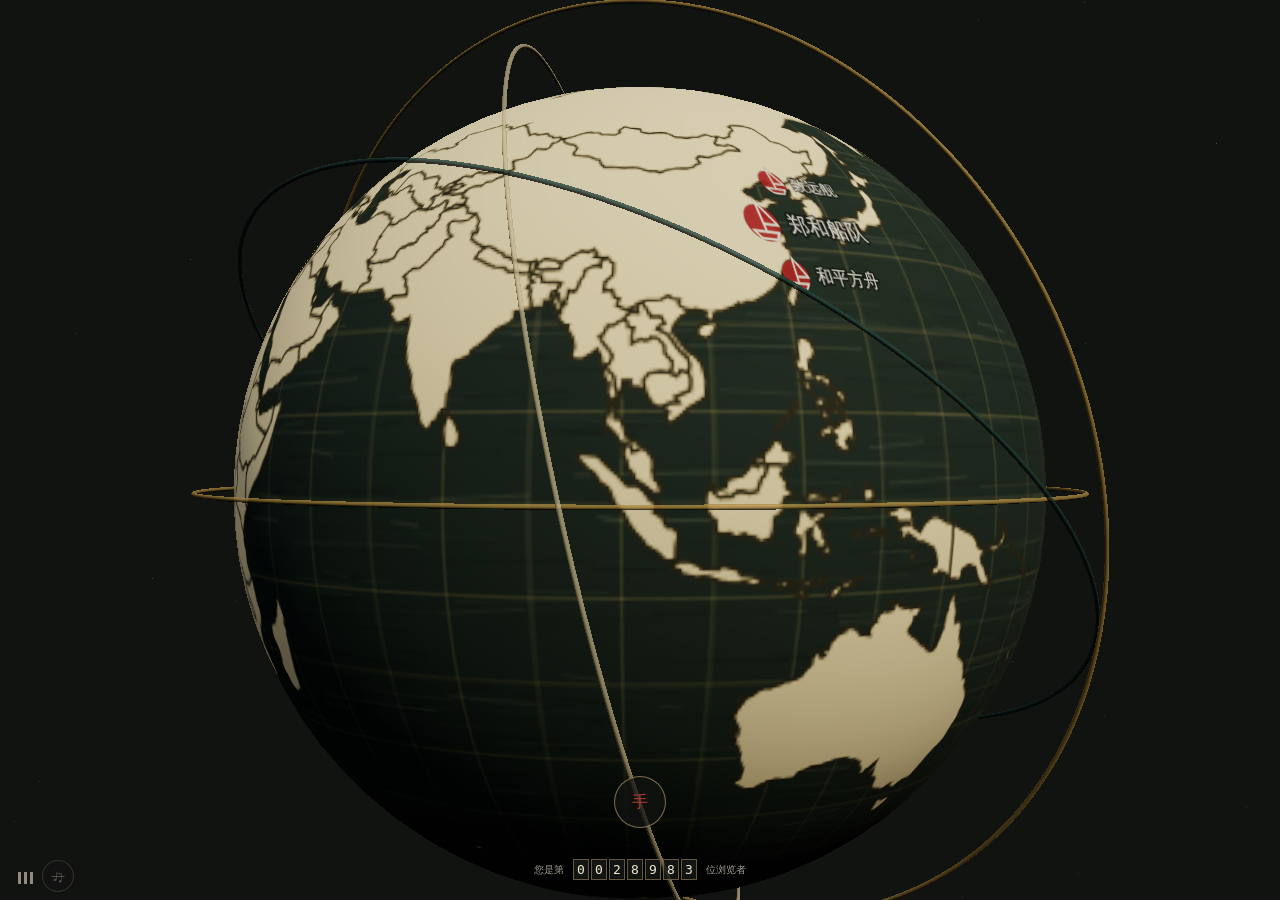
==== commit 937e460d: "Reduce iPhone WeChat voyage memory use" ====
--- a/index.html
+++ b/index.html
@@ -7,8 +7,8 @@
     <meta name="description" content="《向海而和》郑和船队沉浸式手势交互原型" />
     <link rel="icon" href="data:," />
     <title>向海而和</title>
-    <script type="module" crossorigin src="./assets/main-Dh0YvOnp.js"></script>
-    <link rel="modulepreload" crossorigin href="./assets/asset-url-Cq3bE7O6.js">
+    <script type="module" crossorigin src="./assets/main-Snxxz6mz.js"></script>
+    <link rel="modulepreload" crossorigin href="./assets/asset-url-BWkYVgTP.js">
     <link rel="stylesheet" crossorigin href="./assets/main-BWU8PTNh.css">
   </head>
   <body>
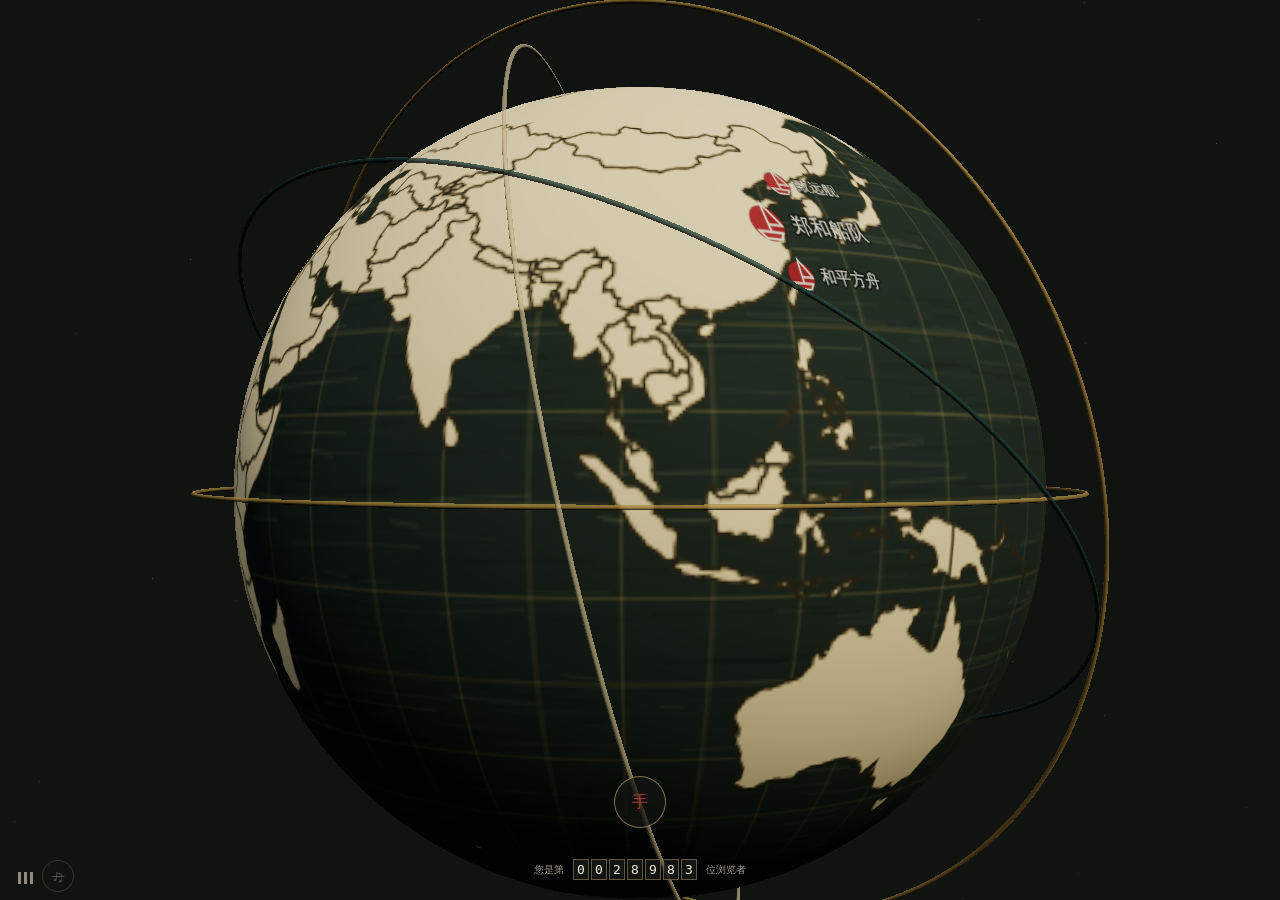
==== commit 5f4b8b77: "Restore real OSS ship on iPhone" ====
--- a/index.html
+++ b/index.html
@@ -7,8 +7,8 @@
     <meta name="description" content="《向海而和》郑和船队沉浸式手势交互原型" />
     <link rel="icon" href="data:," />
     <title>向海而和</title>
-    <script type="module" crossorigin src="./assets/main-Snxxz6mz.js"></script>
-    <link rel="modulepreload" crossorigin href="./assets/asset-url-BWkYVgTP.js">
+    <script type="module" crossorigin src="./assets/main-ChplIBq0.js"></script>
+    <link rel="modulepreload" crossorigin href="./assets/asset-url-Cq3bE7O6.js">
     <link rel="stylesheet" crossorigin href="./assets/main-BWU8PTNh.css">
   </head>
   <body>
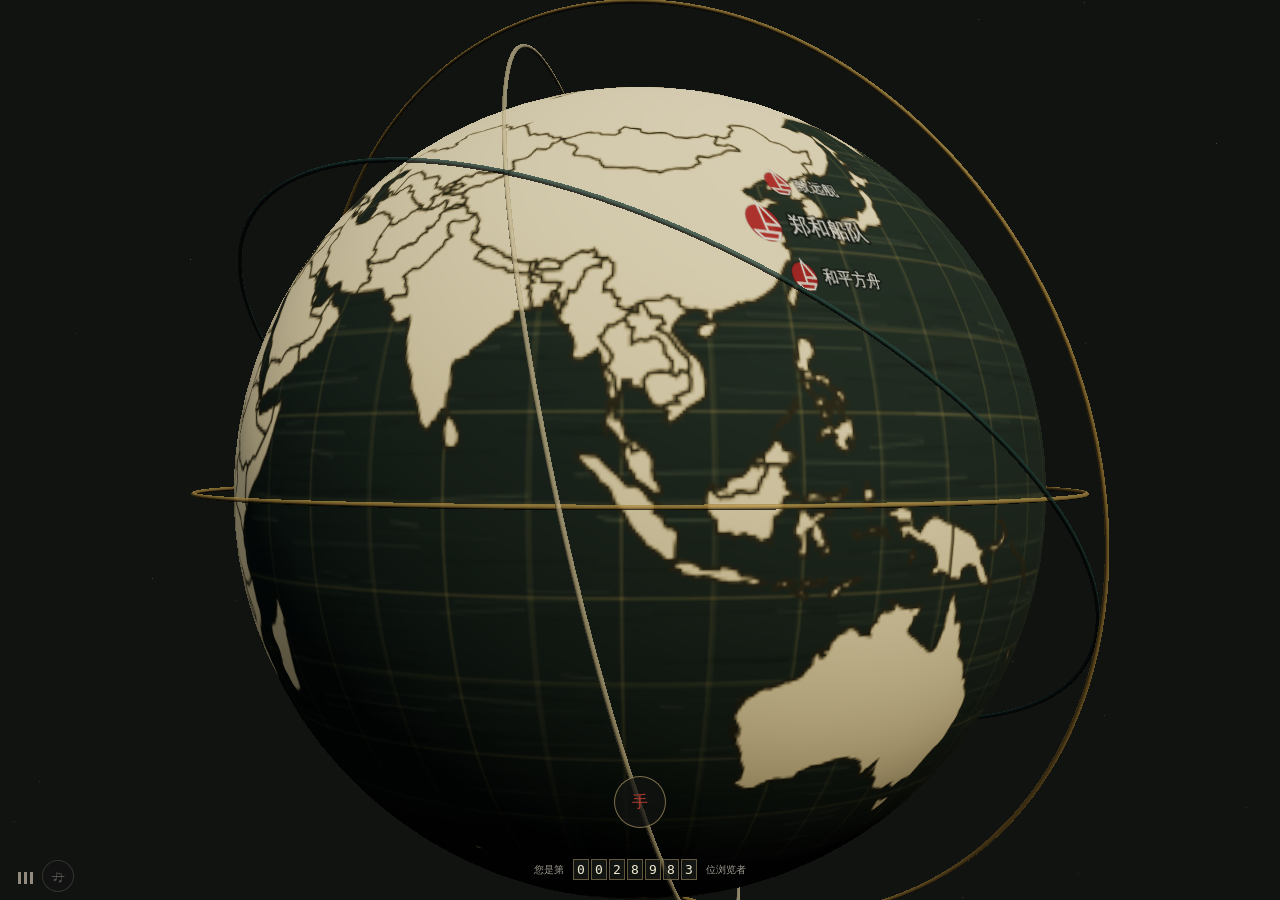
==== commit 0e28d1a2: "Automatically load real OSS cargo on iPhone" ====
--- a/index.html
+++ b/index.html
@@ -7,7 +7,7 @@
     <meta name="description" content="《向海而和》郑和船队沉浸式手势交互原型" />
     <link rel="icon" href="data:," />
     <title>向海而和</title>
-    <script type="module" crossorigin src="./assets/main-ChplIBq0.js"></script>
+    <script type="module" crossorigin src="./assets/main-D0NNX9D-.js"></script>
     <link rel="modulepreload" crossorigin href="./assets/asset-url-Cq3bE7O6.js">
     <link rel="stylesheet" crossorigin href="./assets/main-BWU8PTNh.css">
   </head>
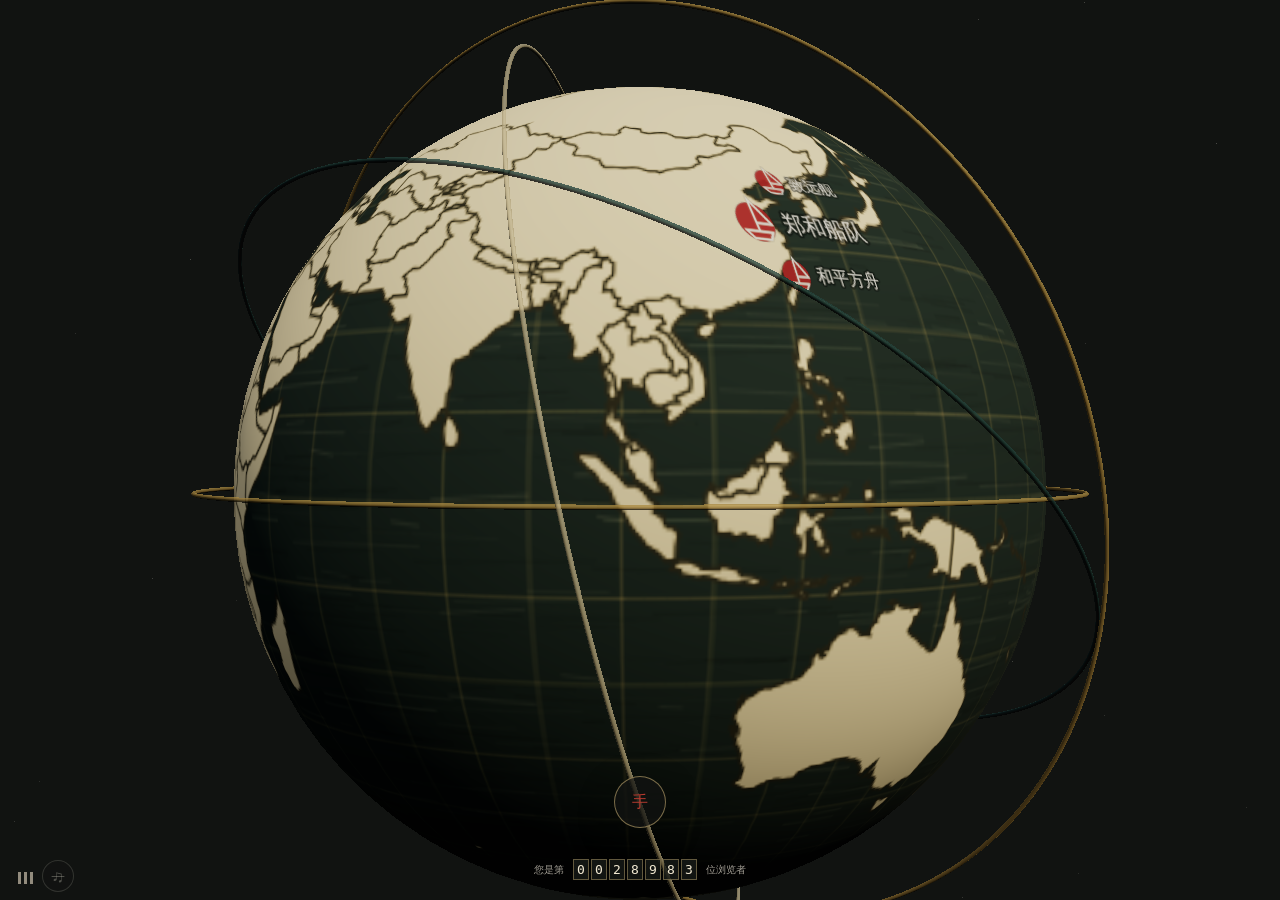
==== commit 9bcaaca7: "Revert "Automatically load real OSS cargo on iPhone" This reverts commit 0e28d1a2b85efbb356bdf12f02c" ====
--- a/index.html
+++ b/index.html
@@ -7,7 +7,7 @@
     <meta name="description" content="《向海而和》郑和船队沉浸式手势交互原型" />
     <link rel="icon" href="data:," />
     <title>向海而和</title>
-    <script type="module" crossorigin src="./assets/main-D0NNX9D-.js"></script>
+    <script type="module" crossorigin src="./assets/main-ChplIBq0.js"></script>
     <link rel="modulepreload" crossorigin href="./assets/asset-url-Cq3bE7O6.js">
     <link rel="stylesheet" crossorigin href="./assets/main-BWU8PTNh.css">
   </head>
